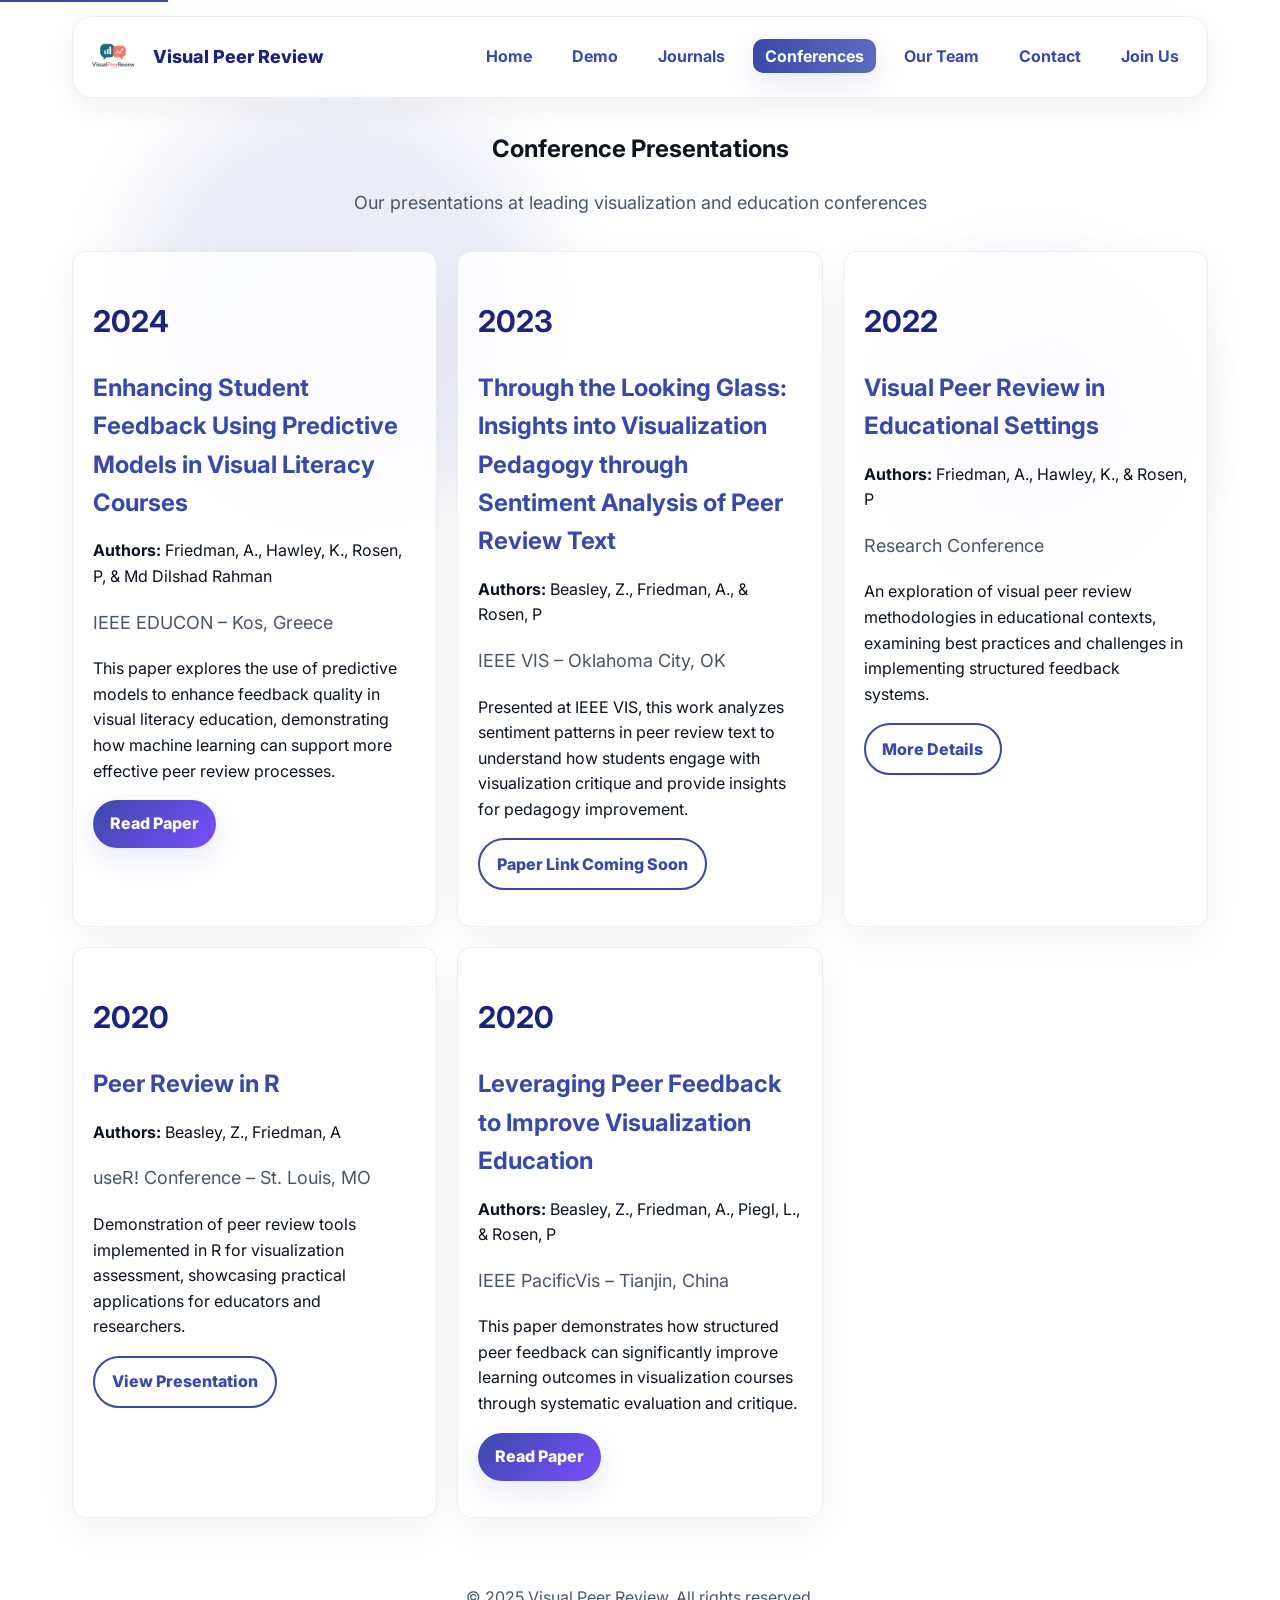
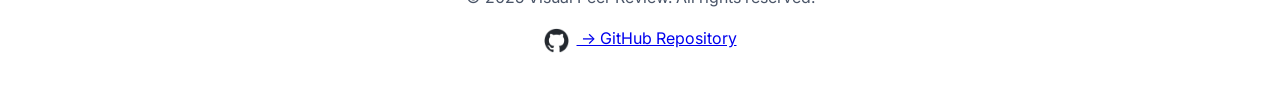
==== VPR_2025_Site_R/conferences.html @ b319aad6 "Added VPR_2025_Site_R folder with project files" ====
<!DOCTYPE html>
<html lang="en">
<head>
    <meta charset="utf-8">
    <meta name="viewport" content="width=device-width, initial-scale=1">
    <meta name="description" content="View our conference presentations and papers on visual peer review, visualization education, and pedagogical research presented at IEEE VIS, PacificVis, and other leading venues.">
    <meta name="keywords" content="visualization conferences, IEEE VIS, PacificVis, education research, conference papers, peer review research">
    <meta name="author" content="Visual Peer Review Team">
    
    <title>Conference Presentations - Visual Peer Review | Research Talks</title>
    
    <link rel="preconnect" href="https://fonts.googleapis.com">
    <link rel="preconnect" href="https://fonts.gstatic.com" crossorigin>
    <link href="https://fonts.googleapis.com/css2?family=Inter:wght@400;600;700;800&display=swap" rel="stylesheet">
    <link rel="stylesheet" href="style.css">
</head>
<body>
    <a href="#main-content" class="skip-link">Skip to main content</a>
    
    <div class="orb-wrap" aria-hidden="true">
        <div class="orb o1"></div>
        <div class="orb o2"></div>
    </div>
    
    <div class="container">
        <header class="navbar fade-in" role="banner">
            <div class="logo-wrap">
                <img src="assets/logo.png" alt="Visual Peer Review Logo" width="48" height="48">
                <div class="brand">Visual Peer Review</div>
            </div>
            <nav role="navigation" aria-label="Main navigation">
                <ul class="nav-links">
                    <li><a href="index.html">Home</a></li>
                    <li><a href="demo.html">Demo</a></li>
                    <li><a href="journals.html">Journals</a></li>
                    <li><a href="conferences.html" class="active" aria-current="page">Conferences</a></li>
                    <li><a href="teams.html">Our Team</a></li>
                    <li><a href="contact.html">Contact</a></li>
                    <li><a href="join.html"> Join Us</a></li>
                </ul>
            </nav>
        </header>

        <main id="main-content">
            <section class="section fade-in" aria-labelledby="conferences-heading">
                <h1 id="conferences-heading" class="center">Conference Presentations</h1>
                <p class="kicker center">Our presentations at leading visualization and education conferences</p>
            </section>

            <section class="section fade-in">
                <div class="grid">
                    <article class="card">
                        <h2>2024</h2>
                        <h3>Enhancing Student Feedback Using Predictive Models in Visual Literacy Courses</h3>
                        <p><strong>Authors:</strong> Friedman, A., Hawley, K., Rosen, P, & Md Dilshad Rahman</p>
                        <p class="kicker">IEEE EDUCON – Kos, Greece</p>
                        <p>This paper explores the use of predictive models to enhance feedback quality in visual literacy education, demonstrating how machine learning can support more effective peer review processes.</p>
                        <p>
                            <a class="btn primary" 
                               href="https://arxiv.org/abs/2405.15026" 
                               target="_blank" 
                               rel="noopener noreferrer"
                               aria-label="Read full paper on arXiv (opens in new tab)">
                                Read Paper
                            </a>
                        </p>
                    </article>

                    <article class="card">
                        <h2>2023</h2>
                        <h3>Through the Looking Glass: Insights into Visualization Pedagogy through Sentiment Analysis of Peer Review Text</h3>
                        <p><strong>Authors:</strong> Beasley, Z., Friedman, A., & Rosen, P</p>
                        <p class="kicker">IEEE VIS – Oklahoma City, OK</p>
                        <p>Presented at IEEE VIS, this work analyzes sentiment patterns in peer review text to understand how students engage with visualization critique and provide insights for pedagogy improvement.</p>
                        <p>
                            <a class="btn ghost" 
                               href="#" 
                               aria-label="Paper link (coming soon)">
                                Paper Link Coming Soon
                            </a>
                        </p>
                    </article>

                    <article class="card">
                        <h2>2022</h2>
                        <h3>Visual Peer Review in Educational Settings</h3>
                        <p><strong>Authors:</strong> Friedman, A., Hawley, K., & Rosen, P</p>
                        <p class="kicker">Research Conference</p>
                        <p>An exploration of visual peer review methodologies in educational contexts, examining best practices and challenges in implementing structured feedback systems.</p>
                        <p>
                            <a class="btn ghost" 
                               href="#" 
                               aria-label="Paper details (coming soon)">
                                More Details
                            </a>
                        </p>
                    </article>

                    <article class="card">
                        <h2>2020</h2>
                        <h3>Peer Review in R</h3>
                        <p><strong>Authors:</strong> Beasley, Z., Friedman, A</p>
                        <p class="kicker">useR! Conference – St. Louis, MO</p>
                        <p>Demonstration of peer review tools implemented in R for visualization assessment, showcasing practical applications for educators and researchers.</p>
                        <p>
                            <a class="btn ghost" 
                               href="#" 
                               aria-label="Presentation materials (coming soon)">
                                View Presentation
                            </a>
                        </p>
                    </article>

                    <article class="card">
                        <h2>2020</h2>
                        <h3>Leveraging Peer Feedback to Improve Visualization Education</h3>
                        <p><strong>Authors:</strong> Beasley, Z., Friedman, A., Piegl, L., & Rosen, P</p>
                        <p class="kicker">IEEE PacificVis – Tianjin, China</p>
                        <p>This paper demonstrates how structured peer feedback can significantly improve learning outcomes in visualization courses through systematic evaluation and critique.</p>
                        <p>
                            <a class="btn primary" 
                               href="https://ieeexplore.ieee.org/xpl/conhome/9082508/proceeding" 
                               target="_blank" 
                               rel="noopener noreferrer"
                               aria-label="Read full paper on IEEE Xplore (opens in new tab)">
                                Read Paper
                            </a>
                        </p>
                    </article>
                </div>
            </section>
        </main>

        <footer class="footer fade-in" role="contentinfo">
            <div class="center">
                <p>&copy; 2025 Visual Peer Review. All rights reserved.</p>
                <p><a href="https://github.com/USFDataVisualization/VisPeerReview" target="_blank"><img src="assets/github-mark.png" alt=" GitHub Logo" width="25" height="25"> -> GitHub Repository</a></p>
            </div>
        </footer>
    </div>
    
    <script src="script.js"></script>
</body>
</html>
---- VPR_2025_Site_R/style.css ----
:root {
  --indigo-900: #1a237e;
  --indigo-700: #3949ab;
  --indigo-500: #5c6bc0;
  --indigo-300: #9fa8da;
  --violet: #7c4dff;
  --green: #00FF00;
  --muted: #4a5568;
  --text-primary: #0b1220;
  --card-bg: rgba(255, 255, 255, 0.82);
  --glass-border: rgba(90, 100, 150, 0.10);
  --accent-from: #3949ab;
  --accent-to: #5c6bc0;
  --radius: 16px;
  --max-width: 1200px;
  --focus-color: #2563eb;
}

/* Skip link for keyboard navigation */
.skip-link {
  position: absolute;
  top: -40px;
  left: 0;
  background: var(--indigo-700);
  color: white;
  padding: 8px;
  text-decoration: none;
  z-index: 100;
}

.skip-link:focus {
  top: 0;
}

* {
  box-sizing: border-box;
}

html {
  scroll-behavior: smooth;
}

html, body {
  height: 100%;
}

body {
  margin: 0;
  font-family: Inter, system-ui, -apple-system, 'Segoe UI', Roboto, Arial, sans-serif;
  background: #fff;
  color: var(--text-primary);
  line-height: 1.6;
}

/* Focus styles for accessibility */
a:focus,
button:focus,
input:focus,
textarea:focus,
select:focus {
  outline: 3px solid var(--focus-color);
  outline-offset: 2px;
}

a:focus-visible,
button:focus-visible,
input:focus-visible,
textarea:focus-visible {
  outline: 3px solid var(--focus-color);
  outline-offset: 2px;
}

.container {
  max-width: var(--max-width);
  margin: 0 auto;
  padding: 0 1rem;
  position: relative;
  z-index: 2;
}

.orb-wrap {
  position: fixed;
  left: 0;
  top: 0;
  width: 100%;
  height: 100%;
  pointer-events: none;
  z-index: 0;
  overflow: hidden;
}

.orb {
  position: absolute;
  border-radius: 50%;
  filter: blur(40px);
  opacity: 0.11;
}

.orb.o1 {
  width: 420px;
  height: 420px;
  background: linear-gradient(135deg, var(--accent-from), var(--accent-to));
  left: 10%;
  top: 10%;
  animation: float1 16s ease-in-out infinite;
}

.orb.o2 {
  width: 300px;
  height: 300px;
  background: linear-gradient(135deg, var(--violet), var(--accent-to));
  right: 8%;
  top: 30%;
  animation: float2 18s ease-in-out infinite;
}

@keyframes float1 {
  0% { transform: translateY(0) translateX(0); }
  50% { transform: translateY(30px) translateX(20px); }
  100% { transform: translateY(0) translateX(0); }
}

@keyframes float2 {
  0% { transform: translateY(0) translateX(0); }
  50% { transform: translateY(-24px) translateX(-18px); }
  100% { transform: translateY(0) translateX(0); }
}

/* Reduced motion support */
@media (prefers-reduced-motion: reduce) {
  .orb {
    animation: none;
  }
  
  .fade-in {
    transition: none;
  }
  
  * {
    animation-duration: 0.01ms !important;
    animation-iteration-count: 1 !important;
    transition-duration: 0.01ms !important;
  }
}

.navbar {
  display: flex;
  align-items: center;
  justify-content: space-between;
  padding: 1rem;
  margin: 1rem;
  border-radius: 20px;
  background: linear-gradient(180deg, rgba(255, 255, 255, 0.95), rgba(255, 255, 255, 0.90));
  border: 1px solid var(--glass-border);
  box-shadow: 0 10px 30px rgba(22, 28, 45, 0.06);
}

.logo-wrap {
  display: flex;
  align-items: center;
  gap: 1rem;
}

.logo-wrap img {
  height: 48px;
  border-radius: 10px;
}

.brand {
  font-weight: 800;
  color: var(--indigo-900);
  font-size: 18px;
}

.nav-links {
  display: flex;
  gap: 1rem;
  list-style: none;
  margin: 0;
  padding: 0;
}

.nav-links a {
  color: var(--indigo-700);
  padding: 0.45rem 0.75rem;
  border-radius: 10px;
  font-weight: 700;
  text-decoration: none;
  transition: all 0.2s ease;
}

.nav-links a.active,
.nav-links a:hover {
  color: #fff;
  background: linear-gradient(90deg, var(--accent-from), var(--accent-to));
  box-shadow: 0 10px 30px rgba(57, 73, 171, 0.12);
}

/* Mobile navigation improvements */
@media (max-width: 768px) {
  .navbar {
    flex-direction: column;
    gap: 1rem;
  }
  
  .nav-links {
    flex-wrap: wrap;
    justify-content: center;
  }
}

.hero {
  margin: 1.25rem;
  padding: 2.6rem;
  border-radius: 20px;
  text-align: center;
  background: linear-gradient(180deg, rgba(57, 73, 171, 0.06), rgba(92, 107, 192, 0.02));
  border: 1px solid rgba(92, 107, 192, 0.06);
  box-shadow: 0 20px 60px rgba(15, 23, 42, 0.04);
  transition: all 0.28s ease;
}

.hero:hover {
  transform: translateY(-10px);
  box-shadow: 0 30px 90px rgba(57, 73, 171, 0.14);
  border-bottom: 6px solid var(--indigo-700);
}

.hero h1 {
  margin: 0 0 1rem 0;
  font-size: 2.2rem;
  background: linear-gradient(90deg, var(--accent-from), var(--accent-to));
  -webkit-background-clip: text;
  background-clip: text;
  color: transparent;
  font-weight: 900;
}

h2 {
  font-size: 1.875rem;
  color: var(--indigo-900);
  margin-bottom: 1rem;
}

h3 {
  font-size: 1.5rem;
  color: var(--indigo-700);
  margin-bottom: 0.75rem;
}

.center {
  text-align: center;
}

.kicker {
  font-size: 1.125rem;
  line-height: 1.7;
  color: var(--muted);
}

.section {
  margin: 2rem 1rem;
}

.grid {
  display: grid;
  grid-template-columns: repeat(auto-fit, minmax(280px, 1fr));
  gap: 1.25rem;
  margin-top: 1rem;
}

.card {
  padding: 1.25rem;
  border-radius: 14px;
  background: var(--card-bg);
  border: 1px solid var(--glass-border);
  box-shadow: 0 12px 40px rgba(15, 23, 42, 0.05);
  transition: transform 0.28s, box-shadow 0.28s;
}

.card:hover {
  transform: translateY(-10px);
  box-shadow: 0 30px 90px rgba(57, 73, 171, 0.14);
  border-bottom: 6px solid var(--indigo-700);
}

.btn {
  display: inline-block;
  padding: 0.7rem 1.05rem;
  border-radius: 999px;
  font-weight: 800;
  cursor: pointer;
  text-decoration: none;
  border: none;
  font-size: 1rem;
  transition: all 0.2s ease;
  min-height: 44px;
  min-width: 44px;
}

.btn:hover {
  transform: translateY(-2px);
}

.btn.primary {
  background: linear-gradient(135deg, var(--accent-from), var(--violet));
  color: #fff;
  box-shadow: 0 10px 30px rgba(57, 73, 171, 0.12);
}

.btn.primary:hover {
  box-shadow: 0 15px 40px rgba(57, 73, 171, 0.20);
}

.btn.ghost {
  background: transparent;
  color: var(--indigo-700);
  border: 2px solid var(--indigo-700);
}

.btn.ghost:hover {
  background: var(--indigo-700);
  color: white;
}

/* FAQ Section */
.faq-container {
  max-width: 800px;
  margin: 2rem auto;
}

.faq-item {
  margin-bottom: 1rem;
  border: 1px solid var(--glass-border);
  border-radius: 12px;
  overflow: hidden;
  background: var(--card-bg);
  transition: all 0.3s ease;
}

.faq-item:hover {
  box-shadow: 0 4px 12px rgba(57, 73, 171, 0.08);
}

.faq-question {
  width: 100%;
  padding: 1.25rem;
  background: transparent;
  border: none;
  text-align: left;
  font-size: 1.1rem;
  font-weight: 600;
  color: var(--indigo-900);
  cursor: pointer;
  display: flex;
  justify-content: space-between;
  align-items: center;
  transition: all 0.3s ease;
}

.faq-question:hover {
  background: rgba(57, 73, 171, 0.05);
}

.faq-icon {
  font-size: 1.5rem;
  font-weight: bold;
  color: var(--indigo-700);
  transition: transform 0.3s ease;
  flex-shrink: 0;
  margin-left: 1rem;
}

.faq-question[aria-expanded="true"] .faq-icon {
  transform: rotate(45deg);
}

.faq-answer {
  max-height: 0;
  overflow: hidden;
  transition: max-height 0.3s ease, padding 0.3s ease;
  padding: 0 1.25rem;
}

.faq-answer.active {
  max-height: 500px;
  padding: 0 1.25rem 1.25rem 1.25rem;
}

.faq-answer p {
  margin: 0;
  color: var(--muted);
  line-height: 1.7;
}

/* Progress Sidebar */
.progress-sidebar {
  position: fixed;
  right: 20px;
  top: 120px;
  width: 250px;
  background: var(--card-bg);
  border: 1px solid var(--glass-border);
  border-radius: 14px;
  padding: 1.25rem;
  box-shadow: 0 12px 40px rgba(15, 23, 42, 0.1);
  z-index: 50;
  transition: all 0.3s ease;
}

.progress-sidebar h3 {
  margin: 0 0 1rem 0;
  font-size: 1.2rem;
  color: var(--indigo-900);
}

.progress-bar-container {
  width: 100%;
  height: 12px;
  background: rgba(15, 23, 42, 0.08);
  border-radius: 999px;
  overflow: hidden;
  margin-bottom: 0.75rem;
}

.progress-bar {
  height: 100%;
  background: linear-gradient(90deg, var(--accent-from), var(--violet));
  border-radius: 999px;
  transition: width 0.5s ease;
  width: 0%;
}

#progress-text {
  font-size: 0.9rem;
  font-weight: 700;
  color: var(--indigo-700);
  margin: 0 0 1rem 0;
}

.progress-checklist {
  margin-top: 1rem;
}

.progress-item {
  display: flex;
  align-items: center;
  gap: 0.5rem;
  padding: 0.5rem 0;
  font-size: 0.9rem;
  color: var(--muted);
  transition: all 0.3s ease;
}

.progress-item.completed {
  color: var(--indigo-900);
  font-weight: 600;
}

.progress-checkbox {
  font-size: 1.2rem;
  color: var(--indigo-500);
}

.progress-item.completed .progress-checkbox {
  color: #10b981;
}

.progress-hint {
  margin-top: 1rem;
  font-size: 0.85rem;
  color: var(--muted);
  font-style: italic;
  line-height: 1.5;
}

@media (max-width: 1400px) {
  .progress-sidebar {
    right: 10px;
    width: 220px;
  }
}

@media (max-width: 1200px) {
  .progress-sidebar {
    display: none;
  }
}

/* Upload Area */
.upload-area {
  border: 2px dashed var(--indigo-500);
  border-radius: 12px;
  padding: 1rem;
  text-align: center;
  transition: all 0.3s ease;
  cursor: pointer;
}

.upload-area:hover,
.upload-area.hover {
  background: rgba(92, 107, 192, 0.05);
  border-color: var(--indigo-700);
}

.image-frame {
  background: linear-gradient(180deg, rgba(247, 251, 255, 0.9), rgba(243, 247, 255, 0.95));
  padding: 0.8rem;
  border-radius: 12px;
  border: 1px solid rgba(15, 23, 42, 0.04);
}

.image-frame img {
  max-width: 100%;
  height: auto;
  display: block;
  margin: 0 auto;
}

/* Form Elements */
input[type="text"],
input[type="email"],
input[type="url"],
input[type="file"],
textarea,
select {
  width: 100%;
  padding: 0.7rem;
  border-radius: 10px;
  border: 2px solid rgba(15, 23, 42, 0.06);
  font-family: inherit;
  font-size: 1rem;
  transition: border-color 0.2s ease;
}

input:hover,
textarea:hover,
select:hover {
  border-color: var(--indigo-500);
}

label {
  display: block;
  margin-bottom: 0.5rem;
  font-weight: 600;
  color: var(--text-primary);
}

/* Rubric Section */
.rubric-section {
  margin-bottom: 1.5rem;
  padding: 1rem;
  border-radius: 12px;
  background: linear-gradient(180deg, rgba(247, 251, 255, 0.5), rgba(243, 247, 255, 0.3));
  border: 1px solid rgba(15, 23, 42, 0.06);
  transition: all 0.3s ease;
}

.rubric-section:hover {
  border-color: var(--indigo-500);
  box-shadow: 0 4px 12px rgba(57, 73, 171, 0.08);
}

.rubric-header {
  display: flex;
  justify-content: space-between;
  align-items: center;
  margin-bottom: 0.75rem;
  flex-wrap: wrap;
  gap: 0.5rem;
}

.rubric-header label {
  font-weight: 600;
  color: var(--indigo-900);
  flex: 1;
  min-width: 200px;
}

.rating-select {
  padding: 0.5rem 0.75rem;
  border-radius: 8px;
  border: 2px solid rgba(15, 23, 42, 0.1);
  background: white;
  font-size: 0.95rem;
  font-weight: 600;
  color: var(--text-primary);
  cursor: pointer;
  transition: all 0.2s ease;
  min-width: 200px;
}

.rating-select:hover {
  border-color: var(--indigo-500);
}

.rating-select:focus {
  border-color: var(--focus-color);
  outline: none;
  box-shadow: 0 0 0 3px rgba(37, 99, 235, 0.1);
}

.comment-box {
  width: 100%;
  padding: 0.75rem;
  border-radius: 8px;
  border: 2px solid rgba(15, 23, 42, 0.08);
  font-family: inherit;
  font-size: 0.95rem;
  line-height: 1.5;
  resize: vertical;
  transition: all 0.2s ease;
  background: white;
}

.comment-box:hover {
  border-color: var(--indigo-300);
}

.comment-box:focus {
  border-color: var(--focus-color);
  outline: none;
  box-shadow: 0 0 0 3px rgba(37, 99, 235, 0.1);
}

.comment-box::placeholder {
  color: #9ca3af;
  font-style: italic;
}

/* Nudge Box */
.nudge-box {
  display: flex;
  align-items: flex-start;
  gap: 0.75rem;
  padding: 1rem;
  margin-bottom: 1.5rem;
  border-radius: 12px;
  background: linear-gradient(135deg, rgba(124, 77, 255, 0.08), rgba(57, 73, 171, 0.08));
  border-left: 4px solid var(--violet);
  animation: fadeIn 0.5s ease;
}

/* Individual Nudges under each comment box */
.individual-nudge {
  display: flex;
  align-items: flex-start;
  gap: 0.5rem;
  padding: 0.75rem;
  margin-top: 0.75rem;
  border-radius: 8px;
  background: linear-gradient(135deg, rgba(124, 77, 255, 0.06), rgba(57, 73, 171, 0.06));
  border-left: 3px solid var(--violet);
  font-size: 0.875rem;
  transition: all 0.3s ease;
}

.individual-nudge .nudge-icon {
  font-size: 1.2rem;
  flex-shrink: 0;
}

.individual-nudge .nudge-text {
  font-size: 0.875rem;
  line-height: 1.4;
  color: var(--text-primary);
  font-weight: 500;
}

.individual-nudge.success {
  background: linear-gradient(135deg, rgba(16, 185, 129, 0.06), rgba(5, 150, 105, 0.06));
  border-left-color: #10b981;
}

.individual-nudge.warning {
  background: linear-gradient(135deg, rgba(245, 158, 11, 0.06), rgba(217, 119, 6, 0.06));
  border-left-color: #f59e0b;
}

.individual-nudge.info {
  background: linear-gradient(135deg, rgba(59, 130, 246, 0.06), rgba(37, 99, 235, 0.06));
  border-left-color: #3b82f6;
}

.nudge-box.success {
  background: linear-gradient(135deg, rgba(16, 185, 129, 0.08), rgba(5, 150, 105, 0.08));
  border-left-color: #10b981;
}

.nudge-box.warning {
  background: linear-gradient(135deg, rgba(245, 158, 11, 0.08), rgba(217, 119, 6, 0.08));
  border-left-color: #f59e0b;
}

.nudge-icon {
  font-size: 1.5rem;
  flex-shrink: 0;
}

#nudge-text {
  font-size: 0.95rem;
  line-height: 1.5;
  color: var(--text-primary);
  font-weight: 500;
}

@keyframes fadeIn {
  from {
    opacity: 0;
    transform: translateY(-10px);
  }
  to {
    opacity: 1;
    transform: translateY(0);
  }
}

/* Table */
table {
  width: 100%;
  border-collapse: collapse;
  margin-top: 1rem;
}

th,
td {
  padding: 0.75rem;
  text-align: left;
  border-bottom: 1px solid rgba(15, 23, 42, 0.08);
  vertical-align: top;
}

th {
  background: linear-gradient(180deg, rgba(57, 73, 171, 0.08), rgba(92, 107, 192, 0.04));
  font-weight: 700;
  color: var(--indigo-900);
}

tr:hover {
  background: rgba(92, 107, 192, 0.02);
}

td:last-child {
  max-width: 300px;
  font-size: 0.875rem;
  line-height: 1.4;
  color: var(--muted);
}

@media (max-width: 768px) {
  table {
    font-size: 0.875rem;
  }
  
  th, td {
    padding: 0.5rem;
  }
  
  td:last-child {
    max-width: 200px;
  }
}

/* Team Cards */
.team-card {
  display: flex;
  align-items: center;
  gap: 1.5rem;
  padding: 1.5rem;
  border-radius: 12px;
  background: var(--card-bg);
  border: 1px solid var(--glass-border);
  transition: transform 0.22s;
}

.team-card:hover {
  transform: translateY(-8px);
}

.team-photo {
  flex-shrink: 0;
}

.team-photo img {
  width: 150px;
  height: 150px;
  border-radius: 50%;
  object-fit: cover;
  border: 4px solid #fff;
  box-shadow: 0 8px 26px rgba(15, 23, 42, 0.08);
}

.team-info {
  flex: 1;
}

@media (max-width: 600px) {
  .team-card {
    flex-direction: column;
    text-align: center;
  }
  
  .team-photo img {
    width: 120px;
    height: 120px;
  }
}

/* Footer */
.footer {
  padding: 1.2rem;
  text-align: center;
  color: var(--muted);
  margin-top: 1.25rem;
}

.footer img {
  vertical-align: middle;
  margin-right: 0.5rem;
}

/* Animation */
.fade-in {
  opacity: 0;
  transform: translateY(18px);
  transition: all 0.6s ease;
}

.fade-in.show {
  opacity: 1;
  transform: none;
}

/* Print styles */
@media print {
  .orb-wrap,
  .navbar,
  .btn,
  .progress-sidebar {
    display: none;
  }
  
  body {
    background: white;
  }
  
  .card {
    break-inside: avoid;
  }
}
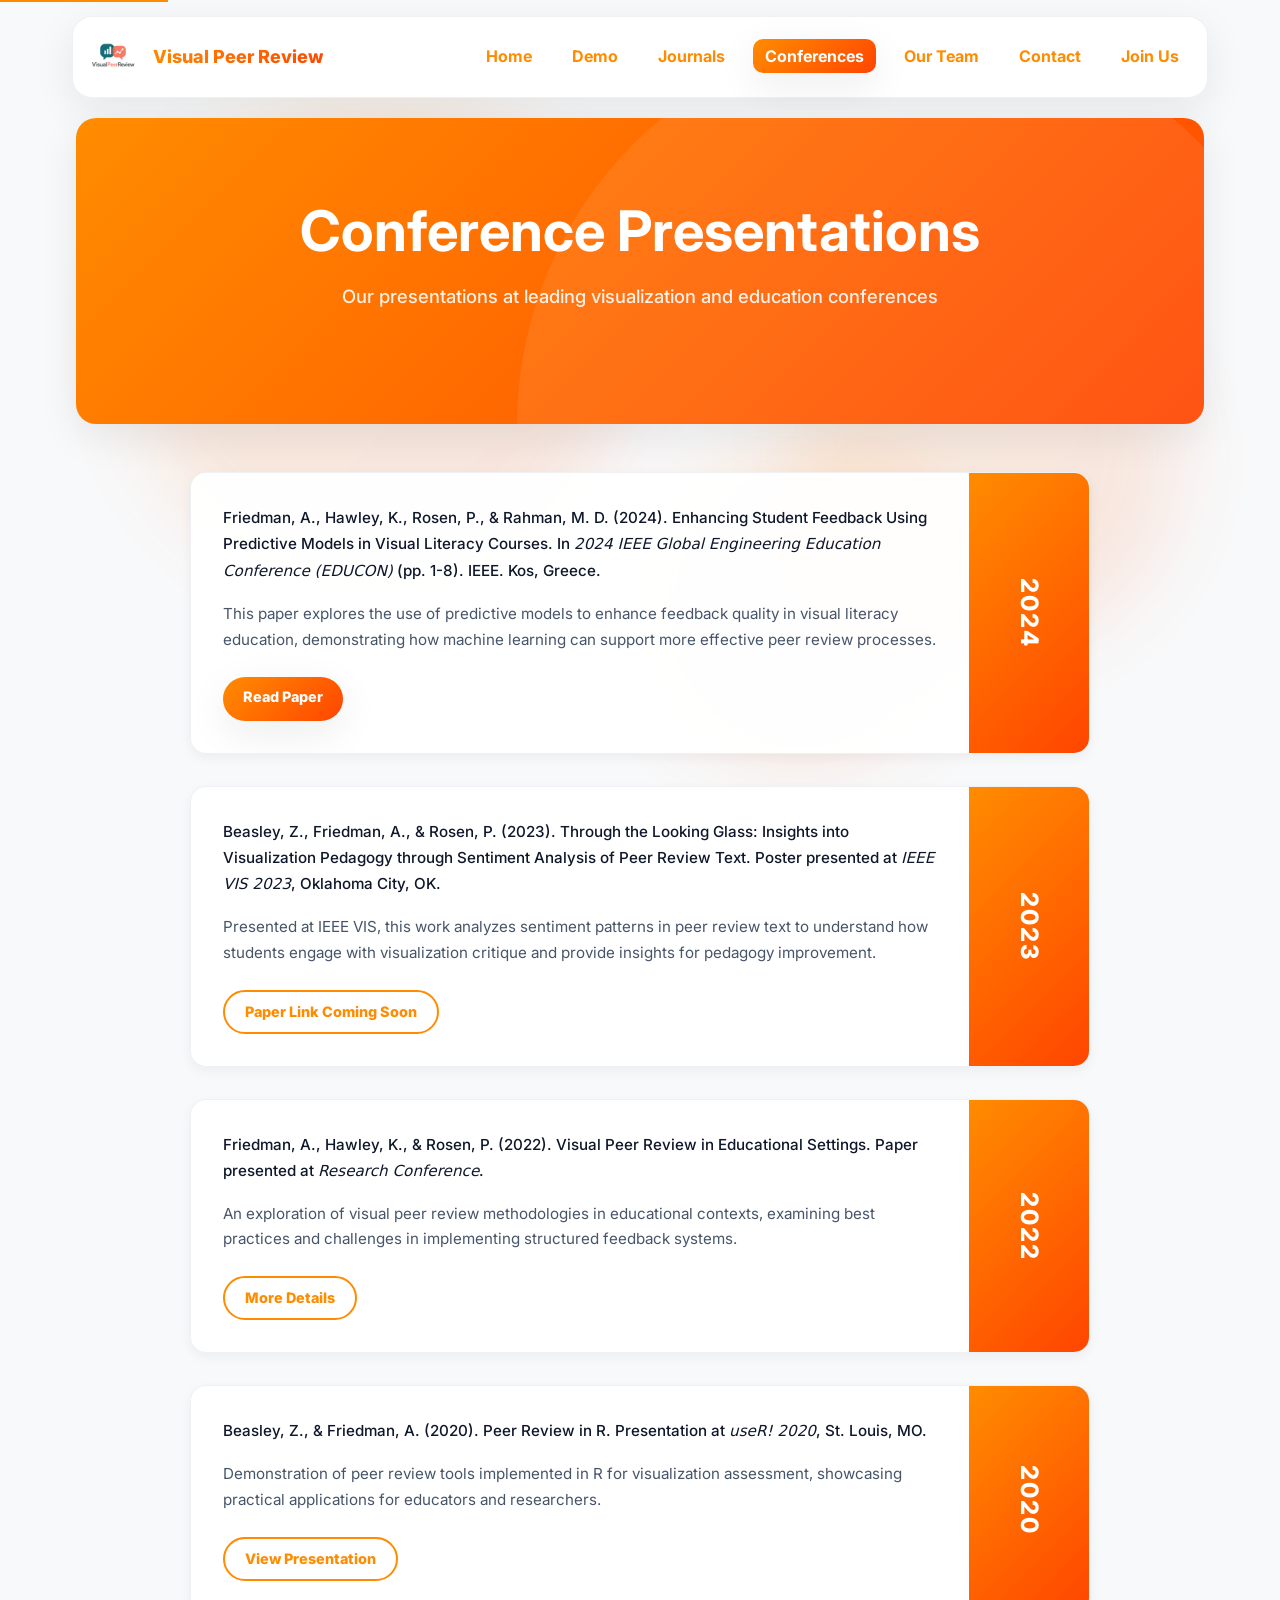
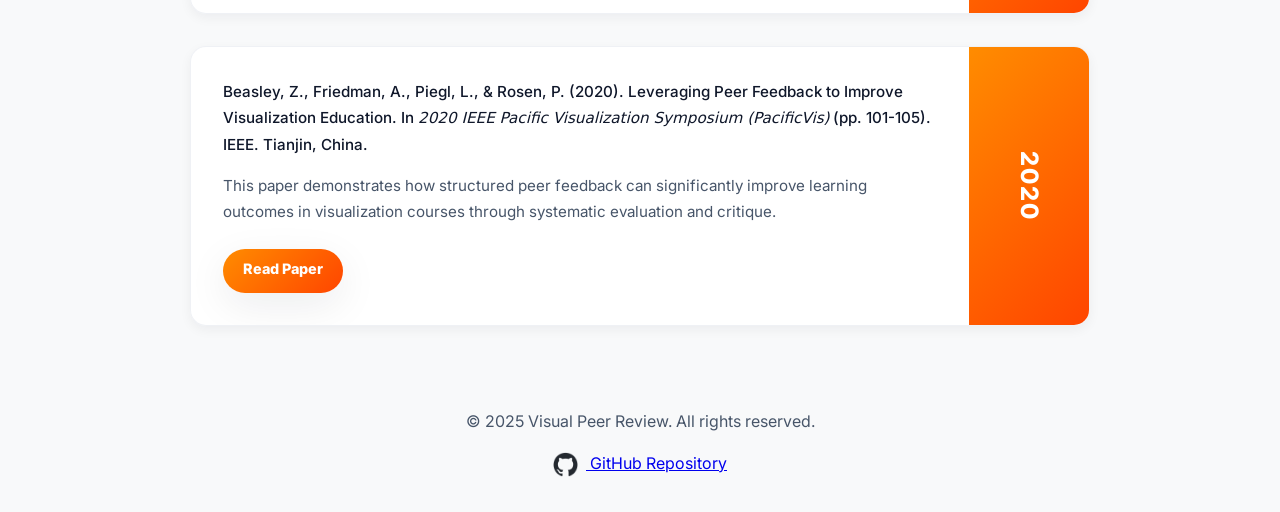
==== commit 3129335a: "orange theme upadate + bug fixes + apa" ====
--- a/VPR_2025_Site_R/conferences.html
+++ b/VPR_2025_Site_R/conferences.html
@@ -6,22 +6,24 @@
     <meta name="description" content="View our conference presentations and papers on visual peer review, visualization education, and pedagogical research presented at IEEE VIS, PacificVis, and other leading venues.">
     <meta name="keywords" content="visualization conferences, IEEE VIS, PacificVis, education research, conference papers, peer review research">
     <meta name="author" content="Visual Peer Review Team">
-    
+
     <title>Conference Presentations - Visual Peer Review | Research Talks</title>
-    
+
     <link rel="preconnect" href="https://fonts.googleapis.com">
     <link rel="preconnect" href="https://fonts.gstatic.com" crossorigin>
     <link href="https://fonts.googleapis.com/css2?family=Inter:wght@400;600;700;800&display=swap" rel="stylesheet">
     <link rel="stylesheet" href="style.css">
+    <link rel="stylesheet" href="custom-hero-style.css">
 </head>
 <body>
     <a href="#main-content" class="skip-link">Skip to main content</a>
-    
+
     <div class="orb-wrap" aria-hidden="true">
         <div class="orb o1"></div>
         <div class="orb o2"></div>
+        <div class="orb o3"></div>
     </div>
-    
+
     <div class="container">
         <header class="navbar fade-in" role="banner">
             <div class="logo-wrap">
@@ -36,96 +38,102 @@
                     <li><a href="conferences.html" class="active" aria-current="page">Conferences</a></li>
                     <li><a href="teams.html">Our Team</a></li>
                     <li><a href="contact.html">Contact</a></li>
-                    <li><a href="join.html"> Join Us</a></li>
+                    <li><a href="join.html">Join Us</a></li>
                 </ul>
             </nav>
         </header>
 
         <main id="main-content">
-            <section class="section fade-in" aria-labelledby="conferences-heading">
-                <h1 id="conferences-heading" class="center">Conference Presentations</h1>
-                <p class="kicker center">Our presentations at leading visualization and education conferences</p>
+            <section class="hero-section fade-in" aria-labelledby="conferences-heading">
+                <div class="hero">
+                    <div class="container">
+                        <div class="hero-content">
+                            <h1 id="conferences-heading">Conference Presentations</h1>
+                            <p class="kicker">Our presentations at leading visualization and education conferences</p>
+                        </div>
+                    </div>
+                </div>
             </section>
 
             <section class="section fade-in">
-                <div class="grid">
-                    <article class="card">
-                        <h2>2024</h2>
-                        <h3>Enhancing Student Feedback Using Predictive Models in Visual Literacy Courses</h3>
-                        <p><strong>Authors:</strong> Friedman, A., Hawley, K., Rosen, P, & Md Dilshad Rahman</p>
-                        <p class="kicker">IEEE EDUCON – Kos, Greece</p>
-                        <p>This paper explores the use of predictive models to enhance feedback quality in visual literacy education, demonstrating how machine learning can support more effective peer review processes.</p>
-                        <p>
-                            <a class="btn primary" 
-                               href="https://arxiv.org/abs/2405.15026" 
-                               target="_blank" 
-                               rel="noopener noreferrer"
-                               aria-label="Read full paper on arXiv (opens in new tab)">
-                                Read Paper
-                            </a>
-                        </p>
+                <div class="publications-container">
+                    <article class="publication-card">
+                        <div class="publication-year">2024</div>
+                        <div class="publication-content">
+                            <p class="publication-citation">Friedman, A., Hawley, K., Rosen, P., & Rahman, M. D. (2024). Enhancing Student Feedback Using Predictive Models in Visual Literacy Courses. In <em>2024 IEEE Global Engineering Education Conference (EDUCON)</em> (pp. 1-8). IEEE. Kos, Greece.</p>
+                            <p class="publication-abstract">This paper explores the use of predictive models to enhance feedback quality in visual literacy education, demonstrating how machine learning can support more effective peer review processes.</p>
+                            <div class="publication-actions">
+                                <a class="btn primary btn-sm"
+                                   href="https://arxiv.org/abs/2405.15026"
+                                   target="_blank"
+                                   rel="noopener noreferrer"
+                                   aria-label="Read full paper on arXiv (opens in new tab)">
+                                    Read Paper
+                                </a>
+                            </div>
+                        </div>
                     </article>
 
-                    <article class="card">
-                        <h2>2023</h2>
-                        <h3>Through the Looking Glass: Insights into Visualization Pedagogy through Sentiment Analysis of Peer Review Text</h3>
-                        <p><strong>Authors:</strong> Beasley, Z., Friedman, A., & Rosen, P</p>
-                        <p class="kicker">IEEE VIS – Oklahoma City, OK</p>
-                        <p>Presented at IEEE VIS, this work analyzes sentiment patterns in peer review text to understand how students engage with visualization critique and provide insights for pedagogy improvement.</p>
-                        <p>
-                            <a class="btn ghost" 
-                               href="#" 
-                               aria-label="Paper link (coming soon)">
-                                Paper Link Coming Soon
-                            </a>
-                        </p>
+                    <article class="publication-card">
+                        <div class="publication-year">2023</div>
+                        <div class="publication-content">
+                            <p class="publication-citation">Beasley, Z., Friedman, A., & Rosen, P. (2023). Through the Looking Glass: Insights into Visualization Pedagogy through Sentiment Analysis of Peer Review Text. Poster presented at <em>IEEE VIS 2023</em>, Oklahoma City, OK.</p>
+                            <p class="publication-abstract">Presented at IEEE VIS, this work analyzes sentiment patterns in peer review text to understand how students engage with visualization critique and provide insights for pedagogy improvement.</p>
+                            <div class="publication-actions">
+                                <a class="btn ghost btn-sm"
+                                   href="#"
+                                   aria-label="Paper link (coming soon)">
+                                    Paper Link Coming Soon
+                                </a>
+                            </div>
+                        </div>
                     </article>
 
-                    <article class="card">
-                        <h2>2022</h2>
-                        <h3>Visual Peer Review in Educational Settings</h3>
-                        <p><strong>Authors:</strong> Friedman, A., Hawley, K., & Rosen, P</p>
-                        <p class="kicker">Research Conference</p>
-                        <p>An exploration of visual peer review methodologies in educational contexts, examining best practices and challenges in implementing structured feedback systems.</p>
-                        <p>
-                            <a class="btn ghost" 
-                               href="#" 
-                               aria-label="Paper details (coming soon)">
-                                More Details
-                            </a>
-                        </p>
+                    <article class="publication-card">
+                        <div class="publication-year">2022</div>
+                        <div class="publication-content">
+                            <p class="publication-citation">Friedman, A., Hawley, K., & Rosen, P. (2022). Visual Peer Review in Educational Settings. Paper presented at <em>Research Conference</em>.</p>
+                            <p class="publication-abstract">An exploration of visual peer review methodologies in educational contexts, examining best practices and challenges in implementing structured feedback systems.</p>
+                            <div class="publication-actions">
+                                <a class="btn ghost btn-sm"
+                                   href="#"
+                                   aria-label="Paper details (coming soon)">
+                                    More Details
+                                </a>
+                            </div>
+                        </div>
                     </article>
 
-                    <article class="card">
-                        <h2>2020</h2>
-                        <h3>Peer Review in R</h3>
-                        <p><strong>Authors:</strong> Beasley, Z., Friedman, A</p>
-                        <p class="kicker">useR! Conference – St. Louis, MO</p>
-                        <p>Demonstration of peer review tools implemented in R for visualization assessment, showcasing practical applications for educators and researchers.</p>
-                        <p>
-                            <a class="btn ghost" 
-                               href="#" 
-                               aria-label="Presentation materials (coming soon)">
-                                View Presentation
-                            </a>
-                        </p>
+                    <article class="publication-card">
+                        <div class="publication-year">2020</div>
+                        <div class="publication-content">
+                            <p class="publication-citation">Beasley, Z., & Friedman, A. (2020). Peer Review in R. Presentation at <em>useR! 2020</em>, St. Louis, MO.</p>
+                            <p class="publication-abstract">Demonstration of peer review tools implemented in R for visualization assessment, showcasing practical applications for educators and researchers.</p>
+                            <div class="publication-actions">
+                                <a class="btn ghost btn-sm"
+                                   href="#"
+                                   aria-label="Presentation materials (coming soon)">
+                                    View Presentation
+                                </a>
+                            </div>
+                        </div>
                     </article>
 
-                    <article class="card">
-                        <h2>2020</h2>
-                        <h3>Leveraging Peer Feedback to Improve Visualization Education</h3>
-                        <p><strong>Authors:</strong> Beasley, Z., Friedman, A., Piegl, L., & Rosen, P</p>
-                        <p class="kicker">IEEE PacificVis – Tianjin, China</p>
-                        <p>This paper demonstrates how structured peer feedback can significantly improve learning outcomes in visualization courses through systematic evaluation and critique.</p>
-                        <p>
-                            <a class="btn primary" 
-                               href="https://ieeexplore.ieee.org/xpl/conhome/9082508/proceeding" 
-                               target="_blank" 
-                               rel="noopener noreferrer"
-                               aria-label="Read full paper on IEEE Xplore (opens in new tab)">
-                                Read Paper
-                            </a>
-                        </p>
+                    <article class="publication-card">
+                        <div class="publication-year">2020</div>
+                        <div class="publication-content">
+                            <p class="publication-citation">Beasley, Z., Friedman, A., Piegl, L., & Rosen, P. (2020). Leveraging Peer Feedback to Improve Visualization Education. In <em>2020 IEEE Pacific Visualization Symposium (PacificVis)</em> (pp. 101-105). IEEE. Tianjin, China.</p>
+                            <p class="publication-abstract">This paper demonstrates how structured peer feedback can significantly improve learning outcomes in visualization courses through systematic evaluation and critique.</p>
+                            <div class="publication-actions">
+                                <a class="btn primary btn-sm"
+                                   href="https://ieeexplore.ieee.org/xpl/conhome/9082508/proceeding"
+                                   target="_blank"
+                                   rel="noopener noreferrer"
+                                   aria-label="Read full paper on IEEE Xplore (opens in new tab)">
+                                    Read Paper
+                                </a>
+                            </div>
+                        </div>
                     </article>
                 </div>
             </section>
@@ -134,11 +142,11 @@
         <footer class="footer fade-in" role="contentinfo">
             <div class="center">
                 <p>&copy; 2025 Visual Peer Review. All rights reserved.</p>
-                <p><a href="https://github.com/USFDataVisualization/VisPeerReview" target="_blank"><img src="assets/github-mark.png" alt=" GitHub Logo" width="25" height="25"> -> GitHub Repository</a></p>
+                <p><a href="https://github.com/USFDataVisualization/VisPeerReview" target="_blank" rel="noopener noreferrer"><img src="assets/github-mark.png" alt="GitHub Logo" width="25" height="25"> GitHub Repository</a></p>
             </div>
         </footer>
     </div>
-    
+
     <script src="script.js"></script>
 </body>
-</html>+</html>
--- a/VPR_2025_Site_R/style.css
+++ b/VPR_2025_Site_R/style.css
@@ -1,19 +1,73 @@
 :root {
-  --indigo-900: #1a237e;
-  --indigo-700: #3949ab;
-  --indigo-500: #5c6bc0;
-  --indigo-300: #9fa8da;
-  --violet: #7c4dff;
-  --green: #00FF00;
-  --muted: #4a5568;
-  --text-primary: #0b1220;
-  --card-bg: rgba(255, 255, 255, 0.82);
-  --glass-border: rgba(90, 100, 150, 0.10);
-  --accent-from: #3949ab;
-  --accent-to: #5c6bc0;
+  /* Modern Gradient Color Palette - Deep Ocean to Sunset */
+  --primary-900: #0f172a;        /* Rich navy - deep backgrounds */
+  --primary-800: #1e293b;        /* Slate navy */
+  --primary-700: #334155;        /* Cool slate */
+  --primary-600: #475569;        /* Medium slate */
+  --primary-500: #64748b;        /* Muted slate */
+
+  /* Vibrant Accent Colors - Orange to Red */
+  --accent-coral: #ff6b6b;       /* Vibrant coral pink */
+  --accent-orange: #FF8C00;      /* Dark orange */
+  --accent-red: #FF4500;         /* Orange red */
+  --accent-purple: #FF8C00;      /* Orange (replacing purple) */
+  --accent-violet: #FF4500;      /* Orange red (replacing violet) */
+  --accent-blue: #FF8C00;        /* Orange (replacing blue) */
+  --accent-teal: #14b8a6;        /* Fresh teal */
+  --accent-emerald: #10b981;     /* Success green */
+
+  /* Gradient Combinations */
+  --gradient-sunset: linear-gradient(135deg, #FF8C00 0%, #FF4500 100%);
+  --gradient-ocean: linear-gradient(135deg, #FF8C00 0%, #FF4500 100%);
+  --gradient-aurora: linear-gradient(135deg, #FF8C00 0%, #FF4500 100%);
+
+  /* Semantic Colors */
+  --success: #10b981;
+  --warning: #f59e0b;
+  --error: #ef4444;
+  --info: #3b82f6;
+
+  /* Neutral Palette */
+  --text-primary: #0f172a;
+  --text-secondary: #475569;
+  --text-muted: #64748b;
+  --text-light: #94a3b8;
+
+  /* Surface Colors with Glass Morphism */
+  --surface-primary: rgba(255, 255, 255, 0.95);
+  --surface-secondary: rgba(255, 255, 255, 0.85);
+  --surface-glass: rgba(255, 255, 255, 0.75);
+  --glass-border: rgba(148, 163, 184, 0.15);
+  --glass-border-hover: rgba(255, 140, 0, 0.3);
+
+  /* Background Colors */
+  --bg-primary: #ffffff;
+  --bg-secondary: #f8f9fa;
+  --bg-gradient: linear-gradient(135deg, #f8fafc 0%, #f1f5f9 100%);
+
+  /* Legacy mappings for compatibility */
+  --indigo-900: var(--primary-900);
+  --indigo-700: var(--accent-purple);
+  --indigo-500: var(--accent-violet);
+  --indigo-300: #c7d2fe;
+  --indigo-600: #4f46e5;
+  --violet: var(--accent-violet);
+  --green: var(--accent-emerald);
+  --muted: var(--text-secondary);
+  --card-bg: var(--surface-primary);
+  --accent-from: var(--accent-purple);
+  --accent-to: var(--accent-violet);
+
+  /* Design Tokens */
   --radius: 16px;
+  --radius-sm: 10px;
+  --radius-lg: 20px;
   --max-width: 1200px;
-  --focus-color: #2563eb;
+  --focus-color: var(--accent-purple);
+  --shadow-sm: 0 4px 12px rgba(15, 23, 42, 0.05);
+  --shadow-md: 0 12px 40px rgba(15, 23, 42, 0.08);
+  --shadow-lg: 0 25px 75px rgba(99, 102, 241, 0.15);
+  --shadow-xl: 0 35px 100px rgba(99, 102, 241, 0.2);
 }
 
 /* Skip link for keyboard navigation */
@@ -47,7 +101,7 @@
 body {
   margin: 0;
   font-family: Inter, system-ui, -apple-system, 'Segoe UI', Roboto, Arial, sans-serif;
-  background: #fff;
+  background: #f8f9fa;
   color: var(--text-primary);
   line-height: 1.6;
 }
@@ -97,21 +151,30 @@
 }
 
 .orb.o1 {
-  width: 420px;
-  height: 420px;
-  background: linear-gradient(135deg, var(--accent-from), var(--accent-to));
+  width: 500px;
+  height: 500px;
+  background: var(--gradient-ocean);
   left: 10%;
   top: 10%;
   animation: float1 16s ease-in-out infinite;
 }
 
 .orb.o2 {
-  width: 300px;
-  height: 300px;
-  background: linear-gradient(135deg, var(--violet), var(--accent-to));
+  width: 380px;
+  height: 380px;
+  background: var(--gradient-sunset);
   right: 8%;
   top: 30%;
   animation: float2 18s ease-in-out infinite;
+}
+
+.orb.o3 {
+  width: 320px;
+  height: 320px;
+  background: var(--gradient-aurora);
+  left: 50%;
+  bottom: 15%;
+  animation: float3 20s ease-in-out infinite;
 }
 
 @keyframes float1 {
@@ -123,6 +186,12 @@
 @keyframes float2 {
   0% { transform: translateY(0) translateX(0); }
   50% { transform: translateY(-24px) translateX(-18px); }
+  100% { transform: translateY(0) translateX(0); }
+}
+
+@keyframes float3 {
+  0% { transform: translateY(0) translateX(0); }
+  50% { transform: translateY(35px) translateX(-25px); }
   100% { transform: translateY(0) translateX(0); }
 }
 
@@ -149,10 +218,17 @@
   justify-content: space-between;
   padding: 1rem;
   margin: 1rem;
-  border-radius: 20px;
-  background: linear-gradient(180deg, rgba(255, 255, 255, 0.95), rgba(255, 255, 255, 0.90));
+  border-radius: var(--radius-lg);
+  background: var(--surface-primary);
+  backdrop-filter: blur(20px);
   border: 1px solid var(--glass-border);
-  box-shadow: 0 10px 30px rgba(22, 28, 45, 0.06);
+  box-shadow: var(--shadow-md);
+  transition: all 0.3s ease;
+}
+
+.navbar:hover {
+  box-shadow: var(--shadow-lg);
+  border-color: var(--glass-border-hover);
 }
 
 .logo-wrap {
@@ -168,7 +244,10 @@
 
 .brand {
   font-weight: 800;
-  color: var(--indigo-900);
+  background: var(--gradient-ocean);
+  -webkit-background-clip: text;
+  background-clip: text;
+  color: transparent;
   font-size: 18px;
 }
 
@@ -181,7 +260,7 @@
 }
 
 .nav-links a {
-  color: var(--indigo-700);
+  color: var(--accent-purple);
   padding: 0.45rem 0.75rem;
   border-radius: 10px;
   font-weight: 700;
@@ -192,8 +271,9 @@
 .nav-links a.active,
 .nav-links a:hover {
   color: #fff;
-  background: linear-gradient(90deg, var(--accent-from), var(--accent-to));
-  box-shadow: 0 10px 30px rgba(57, 73, 171, 0.12);
+  background: var(--gradient-ocean);
+  box-shadow: var(--shadow-md);
+  transform: translateY(-2px);
 }
 
 /* Mobile navigation improvements */
@@ -212,44 +292,111 @@
 .hero {
   margin: 1.25rem;
   padding: 2.6rem;
-  border-radius: 20px;
+  border-radius: var(--radius-lg);
   text-align: center;
-  background: linear-gradient(180deg, rgba(57, 73, 171, 0.06), rgba(92, 107, 192, 0.02));
-  border: 1px solid rgba(92, 107, 192, 0.06);
-  box-shadow: 0 20px 60px rgba(15, 23, 42, 0.04);
+  background: linear-gradient(135deg, rgba(99, 102, 241, 0.05), rgba(139, 92, 246, 0.08));
+  border: 1px solid var(--glass-border);
+  box-shadow: var(--shadow-md);
   transition: all 0.28s ease;
+  position: relative;
+  overflow: hidden;
+}
+
+.hero::before {
+  content: '';
+  position: absolute;
+  top: 0;
+  left: -100%;
+  width: 100%;
+  height: 100%;
+  background: linear-gradient(90deg, transparent, rgba(255, 255, 255, 0.3), transparent);
+  transition: left 0.5s ease;
+}
+
+.hero:hover::before {
+  left: 100%;
 }
 
 .hero:hover {
   transform: translateY(-10px);
-  box-shadow: 0 30px 90px rgba(57, 73, 171, 0.14);
-  border-bottom: 6px solid var(--indigo-700);
+  box-shadow: var(--shadow-xl);
+  border-bottom: 6px solid var(--accent-purple);
 }
 
 .hero h1 {
-  margin: 0 0 1rem 0;
-  font-size: 2.2rem;
-  background: linear-gradient(90deg, var(--accent-from), var(--accent-to));
+  margin: 0 0 1.25rem 0;
+  font-size: 2.5rem;
+  background: var(--gradient-ocean);
   -webkit-background-clip: text;
   background-clip: text;
   color: transparent;
   font-weight: 900;
+  position: relative;
+  z-index: 1;
+  line-height: 1.2;
+}
+
+.hero p {
+  position: relative;
+  z-index: 1;
+  max-width: 800px;
+  margin-left: auto;
+  margin-right: auto;
+  margin-bottom: 1rem;
+}
+
+.hero p.kicker {
+  font-size: 1.25rem;
+  line-height: 1.6;
+  margin-bottom: 1.25rem;
+  font-weight: 500;
+}
+
+@media (max-width: 768px) {
+  .hero h1 {
+    font-size: 2rem;
+  }
+
+  .hero p.kicker {
+    font-size: 1.1rem;
+  }
 }
 
 h2 {
-  font-size: 1.875rem;
-  color: var(--indigo-900);
-  margin-bottom: 1rem;
+  font-size: 2rem;
+  background: var(--gradient-ocean);
+  -webkit-background-clip: text;
+  background-clip: text;
+  color: transparent;
+  margin-bottom: 1.5rem;
+  margin-left: 1rem;
+  font-weight: 800;
+  line-height: 1.3;
 }
 
 h3 {
-  font-size: 1.5rem;
-  color: var(--indigo-700);
+  font-size: 1.4rem;
+  background: var(--gradient-ocean);
+  -webkit-background-clip: text;
+  background-clip: text;
+  color: transparent;
   margin-bottom: 0.75rem;
+  font-weight: 700;
+  line-height: 1.4;
 }
 
 .center {
   text-align: center;
+}
+
+/* Hero Buttons */
+.hero-buttons {
+  display: flex;
+  justify-content: center;
+  align-items: center;
+  gap: 1rem;
+  margin-top: 1.5rem;
+  flex-wrap: wrap;
 }
 
 .kicker {
@@ -259,7 +406,11 @@
 }
 
 .section {
-  margin: 2rem 1rem;
+  margin: 3rem 1rem;
+}
+
+.section:first-of-type {
+  margin-top: 2rem;
 }
 
 .grid {
@@ -270,18 +421,19 @@
 }
 
 .card {
-  padding: 1.25rem;
-  border-radius: 14px;
+  padding: 2rem;
+  border-radius: var(--radius);
   background: var(--card-bg);
   border: 1px solid var(--glass-border);
-  box-shadow: 0 12px 40px rgba(15, 23, 42, 0.05);
-  transition: transform 0.28s, box-shadow 0.28s;
+  box-shadow: var(--shadow-sm);
+  transition: transform 0.28s, box-shadow 0.28s, border-color 0.28s;
 }
 
 .card:hover {
   transform: translateY(-10px);
-  box-shadow: 0 30px 90px rgba(57, 73, 171, 0.14);
-  border-bottom: 6px solid var(--indigo-700);
+  box-shadow: var(--shadow-lg);
+  border-bottom: 6px solid var(--accent-purple);
+  border-color: var(--glass-border-hover);
 }
 
 .btn {
@@ -303,69 +455,109 @@
 }
 
 .btn.primary {
-  background: linear-gradient(135deg, var(--accent-from), var(--violet));
+  background: var(--gradient-ocean);
   color: #fff;
-  box-shadow: 0 10px 30px rgba(57, 73, 171, 0.12);
+  box-shadow: var(--shadow-md);
+  position: relative;
+  overflow: hidden;
+}
+
+.btn.primary::before {
+  content: '';
+  position: absolute;
+  top: 0;
+  left: -100%;
+  width: 100%;
+  height: 100%;
+  background: linear-gradient(90deg, transparent, rgba(255, 255, 255, 0.3), transparent);
+  transition: left 0.5s ease;
+}
+
+.btn.primary:hover::before {
+  left: 100%;
 }
 
 .btn.primary:hover {
-  box-shadow: 0 15px 40px rgba(57, 73, 171, 0.20);
+  box-shadow: var(--shadow-lg);
 }
 
 .btn.ghost {
   background: transparent;
-  color: var(--indigo-700);
-  border: 2px solid var(--indigo-700);
+  color: var(--accent-purple);
+  border: 2px solid var(--accent-purple);
 }
 
 .btn.ghost:hover {
-  background: var(--indigo-700);
+  background: var(--gradient-ocean);
   color: white;
+  border-color: transparent;
+}
+
+.btn.primary.active {
+  box-shadow: var(--shadow-lg);
+}
+
+.btn.ghost.active {
+  background: var(--gradient-ocean);
+  color: white;
+  border-color: transparent;
 }
 
 /* FAQ Section */
 .faq-container {
-  max-width: 800px;
-  margin: 2rem auto;
+  max-width: var(--max-width);
+  margin: 0 auto;
 }
 
 .faq-item {
   margin-bottom: 1rem;
-  border: 1px solid var(--glass-border);
-  border-radius: 12px;
+  border: 2px solid var(--glass-border);
+  border-radius: var(--radius);
   overflow: hidden;
   background: var(--card-bg);
   transition: all 0.3s ease;
+  box-shadow: var(--shadow-sm);
 }
 
 .faq-item:hover {
-  box-shadow: 0 4px 12px rgba(57, 73, 171, 0.08);
+  box-shadow: var(--shadow-md);
+  border-color: var(--glass-border-hover);
+  transform: translateY(-2px);
 }
 
 .faq-question {
   width: 100%;
-  padding: 1.25rem;
-  background: transparent;
+  padding: 1.25rem 1.25rem 1.25rem 1.5rem;
   border: none;
+  border-left: 4px solid transparent;
   text-align: left;
   font-size: 1.1rem;
-  font-weight: 600;
-  color: var(--indigo-900);
+  font-weight: 700;
+  background: linear-gradient(135deg, rgba(99, 102, 241, 0.03), rgba(139, 92, 246, 0.03));
   cursor: pointer;
   display: flex;
   justify-content: space-between;
   align-items: center;
   transition: all 0.3s ease;
+  color: var(--accent-purple);
 }
 
 .faq-question:hover {
-  background: rgba(57, 73, 171, 0.05);
+  background: linear-gradient(135deg, rgba(99, 102, 241, 0.08), rgba(139, 92, 246, 0.08));
+  border-left-color: var(--accent-purple);
+  color: var(--accent-violet);
+}
+
+.faq-question[aria-expanded="true"] {
+  background: linear-gradient(135deg, rgba(99, 102, 241, 0.1), rgba(139, 92, 246, 0.1));
+  border-left-color: var(--accent-violet);
+  color: var(--accent-violet);
 }
 
 .faq-icon {
   font-size: 1.5rem;
   font-weight: bold;
-  color: var(--indigo-700);
+  color: var(--accent-purple);
   transition: transform 0.3s ease;
   flex-shrink: 0;
   margin-left: 1rem;
@@ -411,7 +603,10 @@
 .progress-sidebar h3 {
   margin: 0 0 1rem 0;
   font-size: 1.2rem;
-  color: var(--indigo-900);
+  background: var(--gradient-ocean);
+  -webkit-background-clip: text;
+  background-clip: text;
+  color: transparent;
 }
 
 .progress-bar-container {
@@ -425,16 +620,17 @@
 
 .progress-bar {
   height: 100%;
-  background: linear-gradient(90deg, var(--accent-from), var(--violet));
+  background: var(--gradient-sunset);
   border-radius: 999px;
   transition: width 0.5s ease;
   width: 0%;
+  box-shadow: 0 2px 8px rgba(255, 107, 107, 0.3);
 }
 
 #progress-text {
   font-size: 0.9rem;
   font-weight: 700;
-  color: var(--indigo-700);
+  color: var(--accent-purple);
   margin: 0 0 1rem 0;
 }
 
@@ -453,17 +649,17 @@
 }
 
 .progress-item.completed {
-  color: var(--indigo-900);
+  color: var(--primary-900);
   font-weight: 600;
 }
 
 .progress-checkbox {
   font-size: 1.2rem;
-  color: var(--indigo-500);
+  color: var(--accent-purple);
 }
 
 .progress-item.completed .progress-checkbox {
-  color: #10b981;
+  color: var(--accent-emerald);
 }
 
 .progress-hint {
@@ -536,7 +732,7 @@
 input:hover,
 textarea:hover,
 select:hover {
-  border-color: var(--indigo-500);
+  border-color: var(--accent-purple);
 }
 
 label {
@@ -557,8 +753,8 @@
 }
 
 .rubric-section:hover {
-  border-color: var(--indigo-500);
-  box-shadow: 0 4px 12px rgba(57, 73, 171, 0.08);
+  border-color: var(--accent-purple);
+  box-shadow: 0 4px 12px rgba(99, 102, 241, 0.08);
 }
 
 .rubric-header {
@@ -572,7 +768,7 @@
 
 .rubric-header label {
   font-weight: 600;
-  color: var(--indigo-900);
+  color: var(--primary-900);
   flex: 1;
   min-width: 200px;
 }
@@ -591,13 +787,13 @@
 }
 
 .rating-select:hover {
-  border-color: var(--indigo-500);
+  border-color: var(--accent-purple);
 }
 
 .rating-select:focus {
   border-color: var(--focus-color);
   outline: none;
-  box-shadow: 0 0 0 3px rgba(37, 99, 235, 0.1);
+  box-shadow: 0 0 0 3px rgba(99, 102, 241, 0.1);
 }
 
 .comment-box {
@@ -614,17 +810,17 @@
 }
 
 .comment-box:hover {
-  border-color: var(--indigo-300);
+  border-color: var(--accent-purple);
 }
 
 .comment-box:focus {
   border-color: var(--focus-color);
   outline: none;
-  box-shadow: 0 0 0 3px rgba(37, 99, 235, 0.1);
+  box-shadow: 0 0 0 3px rgba(99, 102, 241, 0.1);
 }
 
 .comment-box::placeholder {
-  color: #9ca3af;
+  color: var(--text-light);
   font-style: italic;
 }
 
@@ -636,8 +832,8 @@
   padding: 1rem;
   margin-bottom: 1.5rem;
   border-radius: 12px;
-  background: linear-gradient(135deg, rgba(124, 77, 255, 0.08), rgba(57, 73, 171, 0.08));
-  border-left: 4px solid var(--violet);
+  background: linear-gradient(135deg, rgba(139, 92, 246, 0.08), rgba(99, 102, 241, 0.08));
+  border-left: 4px solid var(--accent-violet);
   animation: fadeIn 0.5s ease;
 }
 
@@ -649,8 +845,8 @@
   padding: 0.75rem;
   margin-top: 0.75rem;
   border-radius: 8px;
-  background: linear-gradient(135deg, rgba(124, 77, 255, 0.06), rgba(57, 73, 171, 0.06));
-  border-left: 3px solid var(--violet);
+  background: linear-gradient(135deg, rgba(139, 92, 246, 0.06), rgba(99, 102, 241, 0.06));
+  border-left: 3px solid var(--accent-violet);
   font-size: 0.875rem;
   transition: all 0.3s ease;
 }
@@ -668,28 +864,28 @@
 }
 
 .individual-nudge.success {
-  background: linear-gradient(135deg, rgba(16, 185, 129, 0.06), rgba(5, 150, 105, 0.06));
-  border-left-color: #10b981;
+  background: linear-gradient(135deg, rgba(16, 185, 129, 0.08), rgba(5, 150, 105, 0.08));
+  border-left-color: var(--accent-emerald);
 }
 
 .individual-nudge.warning {
-  background: linear-gradient(135deg, rgba(245, 158, 11, 0.06), rgba(217, 119, 6, 0.06));
-  border-left-color: #f59e0b;
+  background: linear-gradient(135deg, rgba(245, 158, 11, 0.08), rgba(255, 107, 107, 0.08));
+  border-left-color: var(--accent-coral);
 }
 
 .individual-nudge.info {
-  background: linear-gradient(135deg, rgba(59, 130, 246, 0.06), rgba(37, 99, 235, 0.06));
-  border-left-color: #3b82f6;
+  background: linear-gradient(135deg, rgba(59, 130, 246, 0.08), rgba(20, 184, 166, 0.08));
+  border-left-color: var(--accent-teal);
 }
 
 .nudge-box.success {
-  background: linear-gradient(135deg, rgba(16, 185, 129, 0.08), rgba(5, 150, 105, 0.08));
-  border-left-color: #10b981;
+  background: linear-gradient(135deg, rgba(16, 185, 129, 0.1), rgba(20, 184, 166, 0.1));
+  border-left-color: var(--accent-emerald);
 }
 
 .nudge-box.warning {
-  background: linear-gradient(135deg, rgba(245, 158, 11, 0.08), rgba(217, 119, 6, 0.08));
-  border-left-color: #f59e0b;
+  background: linear-gradient(135deg, rgba(245, 158, 11, 0.1), rgba(255, 107, 107, 0.1));
+  border-left-color: var(--accent-coral);
 }
 
 .nudge-icon {
@@ -731,13 +927,14 @@
 }
 
 th {
-  background: linear-gradient(180deg, rgba(57, 73, 171, 0.08), rgba(92, 107, 192, 0.04));
+  background: linear-gradient(135deg, rgba(99, 102, 241, 0.08), rgba(139, 92, 246, 0.08));
   font-weight: 700;
-  color: var(--indigo-900);
+  color: var(--primary-900);
+  border-bottom: 2px solid var(--accent-purple);
 }
 
 tr:hover {
-  background: rgba(92, 107, 192, 0.02);
+  background: linear-gradient(135deg, rgba(99, 102, 241, 0.02), rgba(139, 92, 246, 0.02));
 }
 
 td:last-child {
@@ -761,7 +958,167 @@
   }
 }
 
-/* Team Cards */
+/* Modern Team Cards */
+.team-grid {
+  display: grid;
+  grid-template-columns: repeat(auto-fit, minmax(320px, 1fr));
+  gap: 2rem;
+  margin-top: 2rem;
+}
+
+.team-grid-compact {
+  grid-template-columns: repeat(auto-fit, minmax(280px, 1fr));
+  gap: 1.5rem;
+}
+
+.team-card-modern {
+  background: var(--surface-primary);
+  border: 1px solid var(--glass-border);
+  border-radius: var(--radius);
+  overflow: visible;
+  transition: all 0.3s ease;
+  box-shadow: var(--shadow-sm);
+  display: flex;
+  flex-direction: column;
+}
+
+.team-card-modern:hover {
+  transform: translateY(-8px);
+  box-shadow: var(--shadow-lg);
+  border-color: var(--glass-border-hover);
+}
+
+.team-card-header {
+  background: linear-gradient(135deg, rgba(99, 102, 241, 0.08), rgba(139, 92, 246, 0.08));
+  padding: 2.5rem;
+  display: flex;
+  justify-content: center;
+  align-items: center;
+  position: relative;
+  overflow: visible;
+}
+
+.team-card-header::before {
+  content: '';
+  position: absolute;
+  top: -50%;
+  left: -50%;
+  width: 200%;
+  height: 200%;
+  background: radial-gradient(circle, rgba(99, 102, 241, 0.1) 0%, transparent 70%);
+  transition: transform 0.6s ease;
+}
+
+.team-card-modern:hover .team-card-header::before {
+  transform: scale(1.2);
+}
+
+.team-avatar {
+  width: 200px;
+  height: 200px;
+  position: relative;
+  z-index: 1;
+}
+
+.team-avatar img {
+  width: 100%;
+  height: 100%;
+  border-radius: 12px;
+  object-fit: cover;
+  border: none;
+  box-shadow: 0 8px 30px rgba(15, 23, 42, 0.15);
+  transition: transform 0.3s ease, box-shadow 0.3s ease;
+}
+
+.team-card-modern:hover .team-avatar img {
+  transform: scale(1.05);
+  box-shadow: 0 12px 40px rgba(99, 102, 241, 0.3);
+}
+
+.team-avatar-sm {
+  width: 150px;
+  height: 150px;
+}
+
+.team-card-body {
+  padding: 1.75rem;
+  text-align: center;
+  flex: 1;
+  display: flex;
+  flex-direction: column;
+  gap: 0.75rem;
+}
+
+.team-card-body h3 {
+  margin: 0 0 0.5rem 0;
+  font-size: 1.5rem;
+  color: var(--primary-900);
+  font-weight: 800;
+}
+
+.team-role {
+  font-size: 1rem;
+  font-weight: 700;
+  color: var(--accent-purple);
+  margin: 0;
+  text-transform: uppercase;
+  letter-spacing: 0.5px;
+  font-size: 0.875rem;
+}
+
+.team-affiliation {
+  font-size: 0.95rem;
+  color: var(--text-muted);
+  line-height: 1.6;
+  margin: 0;
+  font-weight: 500;
+}
+
+.team-bio {
+  font-size: 0.95rem;
+  color: var(--text-secondary);
+  line-height: 1.7;
+  margin: 0.5rem 0 1rem 0;
+  flex: 1;
+}
+
+.btn-sm {
+  padding: 0.5rem 1.25rem;
+  font-size: 0.9rem;
+  display: inline-block;
+  margin-top: auto;
+}
+
+.team-card-compact .team-card-header {
+  padding: 1.5rem;
+}
+
+.team-card-compact .team-card-body {
+  padding: 1.5rem;
+}
+
+.team-card-compact .team-card-body h3 {
+  font-size: 1.3rem;
+}
+
+@media (max-width: 768px) {
+  .team-grid {
+    grid-template-columns: 1fr;
+    gap: 1.5rem;
+  }
+
+  .team-avatar {
+    width: 160px;
+    height: 160px;
+  }
+
+  .team-avatar-sm {
+    width: 130px;
+    height: 130px;
+  }
+}
+
+/* Legacy Team Card Support (keep for backward compatibility) */
 .team-card {
   display: flex;
   align-items: center;
@@ -786,7 +1143,7 @@
   height: 150px;
   border-radius: 50%;
   object-fit: cover;
-  border: 4px solid #fff;
+  border: 4px solid var(--bg-primary);
   box-shadow: 0 8px 26px rgba(15, 23, 42, 0.08);
 }
 
@@ -799,7 +1156,7 @@
     flex-direction: column;
     text-align: center;
   }
-  
+
   .team-photo img {
     width: 120px;
     height: 120px;
@@ -829,6 +1186,791 @@
 .fade-in.show {
   opacity: 1;
   transform: none;
+}
+
+/* Analytics Stat Cards */
+.stat-card {
+  text-align: center;
+  padding: 2rem 1.5rem;
+  background: linear-gradient(135deg, rgba(255, 255, 255, 0.95), rgba(255, 255, 255, 0.98));
+  border: 1px solid var(--glass-border);
+  border-radius: 14px;
+  transition: all 0.3s ease;
+}
+
+.stat-card:hover {
+  transform: translateY(-8px);
+  box-shadow: var(--shadow-lg);
+  border-bottom: 4px solid var(--accent-purple);
+  border-color: var(--glass-border-hover);
+}
+
+.stat-icon {
+  font-size: 2.5rem;
+  margin-bottom: 1rem;
+}
+
+.stat-value {
+  font-size: 2.5rem;
+  font-weight: 800;
+  background: var(--gradient-sunset);
+  -webkit-background-clip: text;
+  background-clip: text;
+  color: transparent;
+  margin-bottom: 0.5rem;
+}
+
+.stat-label {
+  font-size: 1rem;
+  color: var(--muted);
+  font-weight: 600;
+  text-transform: uppercase;
+  letter-spacing: 0.05em;
+}
+
+.chart-card {
+  padding: 2rem;
+}
+
+.chart-card h3 {
+  margin-bottom: 1.5rem;
+  text-align: center;
+}
+
+.chart-card .kicker {
+  margin-bottom: 1rem;
+}
+
+.chart-card canvas {
+  max-height: 400px;
+  width: 100%;
+}
+
+/* Info Tooltip */
+.info-icon {
+  display: inline-block;
+  width: 24px;
+  height: 24px;
+  background: var(--gradient-ocean);
+  color: white;
+  border-radius: 50%;
+  text-align: center;
+  line-height: 24px;
+  font-weight: bold;
+  cursor: help;
+  margin-left: 0.5rem;
+  position: relative;
+  box-shadow: 0 2px 8px rgba(99, 102, 241, 0.3);
+  transition: all 0.3s ease;
+}
+
+.info-icon:hover {
+  transform: scale(1.1);
+  box-shadow: 0 4px 12px rgba(99, 102, 241, 0.4);
+}
+
+.info-tooltip {
+  position: fixed;
+  top: 50%;
+  left: 50%;
+  transform: translate(-50%, -50%) scale(0.95);
+  background: white;
+  border: 1px solid var(--glass-border);
+  border-radius: var(--radius-lg);
+  padding: 2.5rem;
+  width: 650px;
+  max-width: 92vw;
+  max-height: 85vh;
+  overflow-y: auto;
+  box-shadow: 0 25px 80px rgba(0, 0, 0, 0.3);
+  z-index: 10000;
+  display: none;
+  opacity: 0;
+  transition: all 0.3s ease;
+}
+
+.info-tooltip.show {
+  display: block;
+  opacity: 1;
+  transform: translate(-50%, -50%) scale(1);
+  animation: modalSlideIn 0.4s cubic-bezier(0.16, 1, 0.3, 1);
+}
+
+@keyframes modalSlideIn {
+  from {
+    transform: translate(-50%, -60%) scale(0.9);
+    opacity: 0;
+  }
+  to {
+    transform: translate(-50%, -50%) scale(1);
+    opacity: 1;
+  }
+}
+
+/* Backdrop for tooltip */
+.tooltip-backdrop {
+  position: fixed;
+  top: 0;
+  left: 0;
+  right: 0;
+  bottom: 0;
+  background: rgba(15, 23, 42, 0.6);
+  backdrop-filter: blur(4px);
+  z-index: 9999;
+  display: none;
+  opacity: 0;
+  transition: opacity 0.3s ease;
+}
+
+.tooltip-backdrop.show {
+  display: block;
+  opacity: 1;
+}
+
+.info-tooltip h4 {
+  margin: 0 0 1.25rem 0;
+  color: var(--primary-900);
+  font-size: 1.75rem;
+  font-weight: 800;
+  background: var(--gradient-sunset);
+  -webkit-background-clip: text;
+  background-clip: text;
+  color: transparent;
+  text-align: center;
+}
+
+.info-tooltip p {
+  margin: 0 0 1.25rem 0;
+  color: var(--text-secondary);
+  font-size: 1rem;
+  line-height: 1.7;
+}
+
+.info-tooltip img {
+  max-width: 100%;
+  border-radius: var(--radius);
+  margin-top: 1rem;
+  box-shadow: var(--shadow-md);
+  border: 1px solid var(--glass-border);
+}
+
+.info-tooltip ul {
+  margin: 1rem 0;
+  padding-left: 0;
+  list-style: none;
+}
+
+.info-tooltip li {
+  margin-bottom: 1rem;
+  font-size: 1rem;
+  line-height: 1.6;
+  color: var(--text-secondary);
+  padding-left: 2rem;
+  position: relative;
+}
+
+.info-tooltip li::before {
+  content: '✓';
+  position: absolute;
+  left: 0;
+  color: var(--accent-emerald);
+  font-weight: bold;
+  font-size: 1.2rem;
+}
+
+.info-tooltip li strong {
+  color: var(--accent-purple);
+  font-weight: 700;
+}
+
+/* Close button for tooltip */
+.tooltip-close {
+  position: absolute;
+  top: 1rem;
+  right: 1rem;
+  width: 32px;
+  height: 32px;
+  border: none;
+  background: rgba(239, 68, 68, 0.1);
+  color: #ef4444;
+  border-radius: 50%;
+  cursor: pointer;
+  font-size: 1.25rem;
+  font-weight: bold;
+  display: flex;
+  align-items: center;
+  justify-content: center;
+  transition: all 0.2s ease;
+}
+
+.tooltip-close:hover {
+  background: #ef4444;
+  color: white;
+  transform: rotate(90deg);
+}
+
+/* Secondary Navigation for Demo/Analytics Toggle */
+.secondary-nav {
+  display: flex;
+  justify-content: center;
+  gap: 1rem;
+  margin: 2rem 0 0 0;
+  padding: 0;
+  background: transparent;
+  border-radius: 0;
+  backdrop-filter: none;
+}
+
+.secondary-nav-btn {
+  padding: 0.75rem 2rem;
+  font-size: 1rem;
+  font-weight: 600;
+  color: var(--text-secondary);
+  background: rgba(255, 255, 255, 0.7);
+  border: 2px solid var(--glass-border);
+  border-radius: var(--radius-sm);
+  cursor: pointer;
+  transition: all 0.3s ease;
+  font-family: inherit;
+  backdrop-filter: blur(10px);
+}
+
+.secondary-nav-btn:hover {
+  background: rgba(255, 255, 255, 0.9);
+  border-color: var(--glass-border-hover);
+  color: var(--accent-purple);
+  transform: translateY(-2px);
+  box-shadow: var(--shadow-md);
+}
+
+.secondary-nav-btn.active {
+  background: var(--gradient-ocean);
+  color: white;
+  border-color: transparent;
+  box-shadow: var(--shadow-md);
+}
+
+.secondary-nav-btn.active:hover {
+  transform: translateY(-2px);
+  box-shadow: var(--shadow-lg);
+}
+
+@media (max-width: 768px) {
+  .secondary-nav {
+    flex-direction: column;
+    gap: 0.75rem;
+  }
+
+  .secondary-nav-btn {
+    width: 100%;
+    padding: 0.65rem 1.5rem;
+    font-size: 0.95rem;
+  }
+}
+
+/* About Section Styles */
+.about-section {
+  display: flex;
+  gap: 2.5rem;
+  align-items: center;
+  margin-bottom: 2.5rem;
+}
+
+.about-text {
+  flex: 1;
+  text-align: left;
+}
+
+.about-text p {
+  margin-bottom: 1.25rem;
+  line-height: 1.75;
+  color: var(--text-secondary);
+}
+
+.about-text p:last-child {
+  margin-bottom: 0;
+}
+
+.about-image {
+  flex: 0 0 420px;
+  max-width: 420px;
+}
+
+.about-image img {
+  width: 100%;
+  border-radius: var(--radius);
+  box-shadow: var(--shadow-lg);
+  transition: transform 0.3s ease, box-shadow 0.3s ease;
+}
+
+.about-image img:hover {
+  transform: scale(1.02);
+  box-shadow: var(--shadow-xl);
+}
+
+@media (max-width: 968px) {
+  .about-section {
+    flex-direction: column;
+    text-align: center;
+  }
+
+  .about-text {
+    text-align: center;
+  }
+
+  .about-image {
+    flex: 1;
+    max-width: 100%;
+  }
+}
+
+/* Feature Cards */
+.feature-cards {
+  display: grid;
+  grid-template-columns: repeat(auto-fit, minmax(280px, 1fr));
+  gap: 1.5rem;
+  margin-top: 2rem;
+}
+
+.feature-card {
+  background: var(--card-bg);
+  border: 1px solid var(--glass-border);
+  border-radius: 14px;
+  padding: 2rem;
+  text-align: left;
+  transition: all 0.3s ease;
+}
+
+.feature-card:hover {
+  transform: translateY(-10px);
+  box-shadow: var(--shadow-lg);
+  border-bottom: 6px solid var(--accent-purple);
+  border-color: var(--glass-border-hover);
+}
+
+.feature-icon {
+  font-size: 3rem;
+  margin-bottom: 1rem;
+  text-align: center;
+  display: block;
+}
+
+.feature-number {
+  width: 60px;
+  height: 60px;
+  border-radius: 12px;
+  display: flex;
+  align-items: center;
+  justify-content: center;
+  font-size: 1.75rem;
+  font-weight: 700;
+  margin-bottom: 1.25rem;
+  background: var(--gradient-ocean);
+  color: white;
+}
+
+.nudges-badge {
+  display: inline-block;
+  background: var(--gradient-ocean);
+  color: white;
+  padding: 0.5rem 1.25rem;
+  border-radius: 20px;
+  font-size: 0.875rem;
+  font-weight: 600;
+  margin-bottom: 1.5rem;
+  text-align: center;
+  display: block;
+  width: fit-content;
+  margin-left: auto;
+  margin-right: auto;
+}
+
+.feature-card h3 {
+  margin-bottom: 1rem;
+  background: var(--gradient-ocean);
+  -webkit-background-clip: text;
+  background-clip: text;
+  color: transparent;
+}
+
+.feature-card p {
+  color: var(--muted);
+  line-height: 1.6;
+}
+
+/* Form Styles for Join Page */
+.participation-form {
+  max-width: 720px;
+  margin: 0 auto;
+}
+
+.form-group {
+  margin-bottom: 1.5rem;
+}
+
+.form-group label {
+  display: block;
+  margin-bottom: 0.5rem;
+  font-weight: 600;
+  color: var(--text-primary);
+}
+
+.form-group input,
+.form-group textarea,
+.form-group select {
+  width: 100%;
+  padding: 0.75rem;
+  border-radius: 10px;
+  border: 2px solid rgba(15, 23, 42, 0.08);
+  font-family: inherit;
+  font-size: 1rem;
+  transition: border-color 0.2s ease;
+}
+
+.form-group input:focus,
+.form-group textarea:focus,
+.form-group select:focus {
+  border-color: var(--focus-color);
+  outline: none;
+  box-shadow: 0 0 0 3px rgba(37, 99, 235, 0.1);
+}
+
+.form-group textarea {
+  min-height: 120px;
+  resize: vertical;
+}
+
+.form-row {
+  display: grid;
+  grid-template-columns: 1fr 1fr;
+  gap: 1rem;
+}
+
+@media (max-width: 768px) {
+  .form-row {
+    grid-template-columns: 1fr;
+  }
+}
+
+.required {
+  color: #dc2626;
+}
+
+/* NSF Support Section */
+.nsf-card {
+  padding: 2rem;
+}
+
+.nsf-content {
+  display: flex;
+  align-items: center;
+  justify-content: space-between;
+  gap: 2.5rem;
+}
+
+.nsf-text {
+  flex: 1;
+  text-align: left;
+}
+
+.nsf-text h3 {
+  margin-top: 0;
+  margin-bottom: 0.75rem;
+  color: var(--primary-900);
+}
+
+.nsf-text .kicker {
+  margin-bottom: 1.25rem;
+  display: block;
+}
+
+.nsf-text p:last-child {
+  margin-bottom: 0;
+}
+
+.nsf-logo {
+  flex: 0 0 160px;
+  text-align: center;
+}
+
+.nsf-logo img {
+  max-width: 100%;
+  height: 84px;
+  object-fit: contain;
+  border-radius: 8px;
+  transition: transform 0.3s ease;
+}
+
+.nsf-logo a:hover img {
+  transform: scale(1.05);
+}
+
+@media (max-width: 768px) {
+  .nsf-content {
+    flex-direction: column;
+    text-align: center;
+  }
+
+  .nsf-text {
+    text-align: center;
+  }
+
+  .nsf-logo {
+    flex: 0 0 auto;
+  }
+}
+
+/* Contact Page */
+.contact-container {
+  max-width: 1200px;
+  margin: 0 auto;
+}
+
+.contact-grid {
+  display: grid;
+  grid-template-columns: 1fr 1fr;
+  gap: 2rem;
+  align-items: start;
+}
+
+.contact-info-card,
+.contact-form-card {
+  height: 100%;
+}
+
+.contact-methods {
+  margin-top: 2rem;
+  display: flex;
+  flex-direction: column;
+  gap: 1.5rem;
+}
+
+.contact-method {
+  display: flex;
+  gap: 1.25rem;
+  align-items: flex-start;
+  padding: 1.25rem;
+  border-radius: var(--radius-sm);
+  background: linear-gradient(135deg, rgba(99, 102, 241, 0.04), rgba(139, 92, 246, 0.04));
+  border: 1px solid var(--glass-border);
+  transition: all 0.3s ease;
+}
+
+.contact-method:hover {
+  background: linear-gradient(135deg, rgba(99, 102, 241, 0.08), rgba(139, 92, 246, 0.08));
+  border-color: var(--glass-border-hover);
+  transform: translateX(5px);
+}
+
+.contact-icon {
+  font-size: 2rem;
+  flex-shrink: 0;
+  width: 60px;
+  height: 60px;
+  display: flex;
+  align-items: center;
+  justify-content: center;
+  background: white;
+  border-radius: 50%;
+  box-shadow: var(--shadow-sm);
+}
+
+.contact-details {
+  flex: 1;
+}
+
+.contact-details h3 {
+  margin: 0 0 0.5rem 0;
+  font-size: 1.1rem;
+  color: var(--primary-900);
+}
+
+.contact-details p {
+  margin: 0.25rem 0;
+  color: var(--text-secondary);
+  font-size: 0.95rem;
+}
+
+.contact-details a {
+  color: var(--accent-purple);
+  text-decoration: none;
+  font-weight: 600;
+  transition: color 0.2s ease;
+}
+
+.contact-details a:hover {
+  color: var(--accent-violet);
+  text-decoration: underline;
+}
+
+.contact-form-card h2 {
+  margin-top: 0;
+}
+
+.contact-form {
+  margin-top: 1.5rem;
+}
+
+@media (max-width: 968px) {
+  .contact-grid {
+    grid-template-columns: 1fr;
+    gap: 2rem;
+  }
+
+  .contact-method {
+    flex-direction: column;
+    text-align: center;
+  }
+
+  .contact-icon {
+    margin: 0 auto;
+  }
+}
+
+/* Publications Page (Journals & Conferences) */
+.publications-container {
+  max-width: 900px;
+  margin: 0 auto;
+  display: flex;
+  flex-direction: column;
+  gap: 2rem;
+}
+
+.publication-card {
+  background: var(--surface-primary);
+  border: 1px solid var(--glass-border);
+  border-radius: var(--radius);
+  overflow: hidden;
+  box-shadow: var(--shadow-sm);
+  transition: all 0.3s ease;
+  display: flex;
+  gap: 0;
+  flex-direction: row;
+}
+
+.publication-card:hover {
+  transform: translateY(-5px);
+  box-shadow: var(--shadow-lg);
+  border-color: var(--glass-border-hover);
+}
+
+.publication-year {
+  background: var(--gradient-ocean);
+  color: white;
+  font-size: 1.5rem;
+  font-weight: 800;
+  padding: 2rem 1.5rem;
+  display: flex;
+  align-items: center;
+  justify-content: center;
+  min-width: 120px;
+  writing-mode: vertical-rl;
+  text-orientation: mixed;
+  letter-spacing: 2px;
+  order: 2;
+}
+
+.publication-content {
+  flex: 1;
+  padding: 2rem;
+  order: 1;
+}
+
+.publication-title {
+  margin: 0 0 1rem 0;
+  font-size: 1.3rem;
+  color: var(--primary-900);
+  font-weight: 700;
+  line-height: 1.4;
+}
+
+.publication-authors {
+  margin: 0 0 0.75rem 0;
+  color: var(--text-secondary);
+  font-size: 0.95rem;
+  font-weight: 600;
+}
+
+.publication-authors::before {
+  content: "👥 ";
+  margin-right: 0.25rem;
+}
+
+.publication-venue {
+  margin: 0 0 1rem 0;
+}
+
+.venue-badge {
+  display: inline-block;
+  padding: 0.4rem 1rem;
+  background: linear-gradient(135deg, rgba(255, 140, 0, 0.1), rgba(255, 69, 0, 0.1));
+  border: 1px solid var(--accent-purple);
+  border-radius: 999px;
+  color: var(--accent-purple);
+  font-size: 0.875rem;
+  font-weight: 700;
+  font-style: normal;
+}
+
+.publication-citation {
+  margin: 0 0 1rem 0;
+  color: var(--primary-900);
+  font-size: 0.95rem;
+  line-height: 1.7;
+  font-weight: 500;
+}
+
+.publication-citation em {
+  font-style: italic;
+}
+
+.publication-abstract {
+  margin: 0 0 1.5rem 0;
+  color: var(--text-secondary);
+  line-height: 1.7;
+  font-size: 0.95rem;
+}
+
+.publication-actions {
+  display: flex;
+  gap: 1rem;
+  flex-wrap: wrap;
+}
+
+@media (max-width: 768px) {
+  .publication-card {
+    flex-direction: column;
+  }
+
+  .publication-year {
+    writing-mode: horizontal-tb;
+    text-orientation: mixed;
+    padding: 1.5rem;
+    min-width: auto;
+    text-align: center;
+    order: 1;
+  }
+
+  .publication-content {
+    padding: 1.5rem;
+    order: 2;
+  }
+}
+
+/* Join Page */
+.join-form-card {
+  max-width: 800px;
+  margin: 0 auto;
+}
+
+.join-form-card h2 {
+  margin-top: 0;
+  text-align: center;
+}
+
+.join-form-card .kicker {
+  text-align: center;
+  margin-bottom: 2rem;
 }
 
 /* Print styles */
@@ -839,11 +1981,11 @@
   .progress-sidebar {
     display: none;
   }
-  
+
   body {
     background: white;
   }
-  
+
   .card {
     break-inside: avoid;
   }
--- a/VPR_2025_Site_R/custom-hero-style.css
+++ b/VPR_2025_Site_R/custom-hero-style.css
@@ -0,0 +1,195 @@
+/* Custom Hero Styling for Visual Peer Review */
+
+/* The outer container for the entire hero section */
+.hero-section {
+    padding: 0 !important; /* Remove default section padding */
+    margin: 1.25rem !important;
+}
+
+/* The actual hero div with custom background color */
+.hero-section .hero {
+    background: linear-gradient(135deg, #FF8C00 0%, #FF4500 100%) !important;
+    color: white !important;
+    padding: 60px 0 !important;
+    text-align: center;
+    position: relative;
+    overflow: hidden;
+    margin: 0 !important;
+    border: none !important;
+    border-radius: var(--radius-lg) !important;
+    box-shadow: var(--shadow-md) !important;
+}
+
+/* Enable hover effects on hero-section hero */
+.hero-section .hero {
+    transition: all 0.3s ease;
+}
+
+.hero-section .hero:hover {
+    transform: translateY(-5px) !important;
+    box-shadow: 0 20px 60px rgba(255, 69, 0, 0.3) !important;
+}
+
+.hero-section .hero::before {
+    content: '';
+    position: absolute;
+    top: 0;
+    left: -100%;
+    width: 100%;
+    height: 100%;
+    background: linear-gradient(90deg, transparent, rgba(255, 255, 255, 0.2), transparent);
+    transition: left 0.6s ease;
+    pointer-events: none;
+}
+
+.hero-section .hero:hover::before {
+    left: 100%;
+}
+
+/* Add subtle animated background effect */
+.hero-section .hero::after {
+    content: '';
+    position: absolute;
+    top: -30%;
+    right: -10%;
+    width: 800px;
+    height: 800px;
+    background: rgba(255, 255, 255, 0.08);
+    border-radius: 50%;
+    pointer-events: none;
+}
+
+/* Ensure the main container inside the hero keeps the established max-width */
+.hero-section .hero .container {
+    max-width: var(--max-width, 1200px);
+    margin: 0 auto;
+    padding: 0 2rem;
+    position: relative;
+    z-index: 2;
+}
+
+/* Content wrapper */
+.hero-section .hero-content {
+    padding: 20px;
+}
+
+/* Hero Heading (H1) */
+.hero-section .hero-content h1 {
+    font-size: 3.5rem;
+    font-weight: 700;
+    margin-bottom: 1rem;
+    color: white !important;
+    background: none !important;
+    -webkit-background-clip: unset !important;
+    background-clip: unset !important;
+    line-height: 1.2;
+}
+
+/* New Subheading (H2) */
+.hero-section .hero-content h2 {
+    font-size: 1.8rem;
+    font-weight: 600;
+    margin-top: 0;
+    margin-bottom: 1.5rem;
+    color: rgba(255, 255, 255, 0.95) !important;
+    background: none !important;
+    -webkit-background-clip: unset !important;
+    background-clip: unset !important;
+}
+
+/* Paragraph/Kicker text */
+.hero-section .hero-content p {
+    font-size: 1.15rem;
+    max-width: 700px;
+    margin: 0 auto 2rem auto;
+    line-height: 1.7;
+    color: rgba(255, 255, 255, 0.9) !important;
+}
+
+/* Button container spacing */
+.hero-section .hero-buttons {
+    display: flex;
+    gap: 1rem;
+    justify-content: center;
+    flex-wrap: wrap;
+    margin-top: 2rem;
+}
+
+/* Primary button inside hero - white background */
+.hero-section .hero .btn.primary {
+    background: white !important;
+    color: #FF4500 !important;
+    border: 2px solid white !important;
+    box-shadow: 0 4px 12px rgba(0, 0, 0, 0.15) !important;
+}
+
+.hero-section .hero .btn.primary::before {
+    display: none !important;
+}
+
+.hero-section .hero .btn.primary:hover {
+    background: rgba(255, 255, 255, 0.9) !important;
+    color: #FF4500 !important;
+    transform: translateY(-2px) !important;
+    box-shadow: 0 8px 20px rgba(0, 0, 0, 0.25) !important;
+}
+
+/* Ghost button inside hero - white border */
+.hero-section .hero .btn.ghost {
+    background: transparent !important;
+    color: white !important;
+    border: 2px solid white !important;
+}
+
+.hero-section .hero .btn.ghost:hover {
+    background: rgba(255, 255, 255, 0.15) !important;
+    color: white !important;
+    border-color: white !important;
+    transform: translateY(-2px) !important;
+}
+
+/* Responsive adjustments */
+@media (max-width: 968px) {
+    .hero-section .hero {
+        padding: 60px 0 !important;
+    }
+
+    .hero-section .hero-content h1 {
+        font-size: 2.5rem !important;
+    }
+
+    .hero-section .hero-content h2 {
+        font-size: 1.4rem !important;
+    }
+
+    .hero-section .hero-content p {
+        font-size: 1rem !important;
+    }
+
+    .hero-section .hero .container {
+        padding: 0 1.5rem !important;
+    }
+}
+
+@media (max-width: 768px) {
+    .hero-section .hero {
+        padding: 50px 0 !important;
+    }
+
+    .hero-section .hero-content h1 {
+        font-size: 2rem !important;
+    }
+
+    .hero-section .hero-content h2 {
+        font-size: 1.2rem !important;
+    }
+
+    .hero-section .hero-buttons {
+        flex-direction: column;
+        align-items: stretch;
+    }
+
+    .hero-section .hero .container {
+        padding: 0 1rem !important;
+    }
+}
